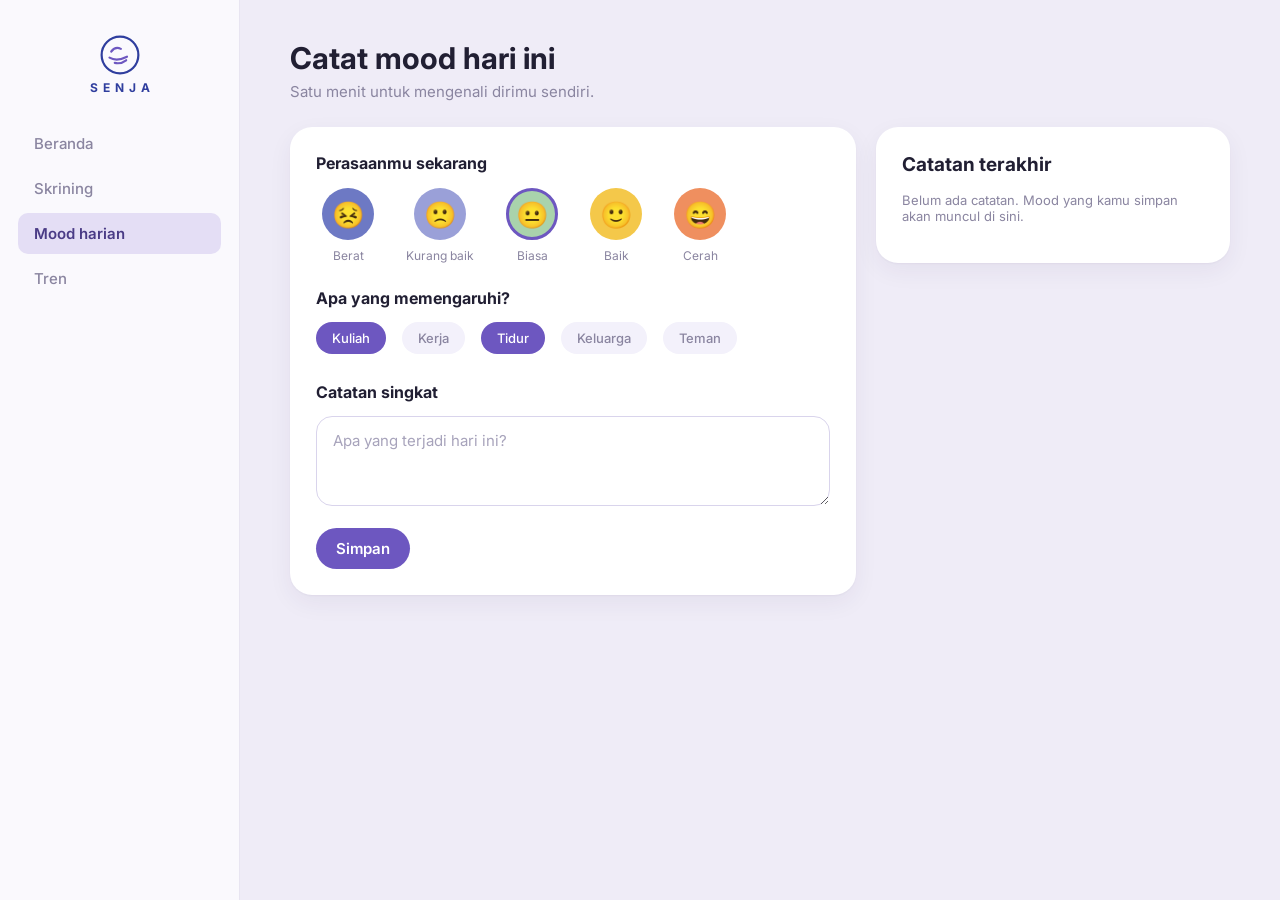
==== mood.html @ 93cf0454 "Rapikan struktur folder & tambahkan penyimpanan lokal - Pindahkan CSS ke css/ dan JS ke js/ agar pat" ====
<!DOCTYPE html>
<html lang="id">
<head>
  <meta charset="UTF-8" />
  <meta name="viewport" content="width=device-width, initial-scale=1.0" />
  <title>SENJA — Mood harian</title>
  <link rel="preconnect" href="https://fonts.googleapis.com" />
  <link rel="preconnect" href="https://fonts.gstatic.com" crossorigin />
  <link href="https://fonts.googleapis.com/css2?family=Inter:wght@400;500;600;700;800&display=swap" rel="stylesheet" />
  <link rel="stylesheet" href="css/theme.css" />
  <link rel="stylesheet" href="css/mood.css" />
</head>
<body data-page="mood">
  <div class="app">
    <aside class="sidebar">
      <div class="brand">
        <svg class="logo" viewBox="0 0 48 48" fill="none" xmlns="http://www.w3.org/2000/svg" aria-hidden="true">
          <circle cx="24" cy="24" r="21" stroke="#2f3e9e" stroke-width="2.5"/>
          <path d="M14 20c3-4 7-5 11-3M12 27c5 3 12 3 20-1M18 33c4 1 9 0 13-3" stroke="#6d57c0" stroke-width="2.5" stroke-linecap="round"/>
        </svg>
        <span class="brand-name">SENJA</span>
      </div>
      <nav class="nav">
        <a href="index.html" data-nav="beranda">Beranda</a>
        <a href="skrining.html" data-nav="skrining">Skrining</a>
        <a href="mood.html" data-nav="mood">Mood harian</a>
        <a href="tren.html" data-nav="tren">Tren</a>
      </nav>
    </aside>

    <main class="main">
      <div class="main-inner">
        <header class="page-head">
          <h1>Catat mood hari ini</h1>
          <p>Satu menit untuk mengenali dirimu sendiri.</p>
        </header>

        <div class="side-layout">
          <section class="card mood-form">
            <h3 class="section-title">Perasaanmu sekarang</h3>
            <div class="moods" id="moodMoods">
              <button class="mood" data-mood="berat"><span class="face m1">😣</span><span class="label">Berat</span></button>
              <button class="mood" data-mood="kurang"><span class="face m2">🙁</span><span class="label">Kurang baik</span></button>
              <button class="mood active" data-mood="biasa"><span class="face m3">😐</span><span class="label">Biasa</span></button>
              <button class="mood" data-mood="baik"><span class="face m4">🙂</span><span class="label">Baik</span></button>
              <button class="mood" data-mood="cerah"><span class="face m5">😄</span><span class="label">Cerah</span></button>
            </div>

            <h3 class="section-title">Apa yang memengaruhi?</h3>
            <div class="row tags" id="factors" style="flex-wrap:wrap">
              <span class="chip active">Kuliah</span>
              <span class="chip">Kerja</span>
              <span class="chip active">Tidur</span>
              <span class="chip">Keluarga</span>
              <span class="chip">Teman</span>
            </div>

            <h3 class="section-title">Catatan singkat</h3>
            <textarea class="note" id="moodNote" placeholder="Apa yang terjadi hari ini?"></textarea>

            <button class="btn btn-primary" id="saveBtn" style="margin-top:18px">Simpan</button>
          </section>

          <aside class="card recent">
            <h2>Catatan terakhir</h2>
            <div id="recentList">
              <p class="muted small">Belum ada catatan. Mood yang kamu simpan akan muncul di sini.</p>
            </div>
          </aside>
        </div>
      </div>
    </main>
  </div>

  <script src="js/store.js"></script>
  <script src="js/app.js"></script>
  <script src="js/mood.js"></script>
</body>
</html>
---- css/theme.css ----
/* SENJA — shared theme, layout, and components */

:root {
  /* Palette */
  --bg-app: #efecf7;          /* app background (lavender) */
  --bg-sidebar: #faf9fd;      /* sidebar background */
  --bg-card: #ffffff;         /* card surfaces */
  --bg-hero: #e9e6f7;         /* hero / soft purple panels */
  --bg-soft: #f3f1fb;         /* soft fills */
  --bg-amber: #fdeede;        /* warm/amber side panels */

  --primary: #6d57c0;         /* purple brand */
  --primary-dark: #5a46a8;
  --primary-700: #4a3b86;
  --accent-blue: #2f3e9e;     /* deep heading blue */

  --text: #2b2740;            /* main text */
  --text-strong: #211f33;
  --text-muted: #8a85a0;      /* secondary text */
  --text-faint: #a7a3bb;

  --line: #e8e5f1;            /* borders */
  --line-strong: #d9d4ec;

  --calm: #7fb98a;            /* green "tenang" */
  --tired: #e0a94a;           /* amber "lelah" */
  --over: #e06d6d;            /* red "kewalahan" */

  --radius-sm: 10px;
  --radius: 16px;
  --radius-lg: 22px;
  --radius-pill: 999px;

  --shadow-card: 0 1px 2px rgba(45, 38, 86, 0.04), 0 8px 24px rgba(45, 38, 86, 0.06);
  --shadow-soft: 0 1px 2px rgba(45, 38, 86, 0.05);

  --sidebar-w: 240px;
  --content-max: 940px;

  --font: "Inter", -apple-system, BlinkMacSystemFont, "Segoe UI", Roboto, Helvetica, Arial, sans-serif;
}

* { box-sizing: border-box; }

html, body {
  margin: 0;
  padding: 0;
  font-family: var(--font);
  color: var(--text);
  background: var(--bg-app);
  -webkit-font-smoothing: antialiased;
  text-rendering: optimizeLegibility;
}

a { color: inherit; text-decoration: none; }

/* ---------- App shell ---------- */
.app {
  display: flex;
  min-height: 100vh;
}

.sidebar {
  width: var(--sidebar-w);
  flex: 0 0 var(--sidebar-w);
  background: var(--bg-sidebar);
  border-right: 1px solid var(--line);
  padding: 26px 18px;
  position: sticky;
  top: 0;
  height: 100vh;
}

.brand {
  display: flex;
  flex-direction: column;
  align-items: center;
  gap: 4px;
  padding: 8px 0 28px;
}
.brand .logo {
  width: 42px;
  height: 42px;
}
.brand .brand-name {
  font-size: 12px;
  letter-spacing: 5px;
  font-weight: 700;
  color: var(--accent-blue);
  padding-left: 5px;
}

.nav {
  display: flex;
  flex-direction: column;
  gap: 4px;
}
.nav a {
  display: block;
  padding: 11px 16px;
  border-radius: var(--radius-sm);
  color: var(--text-muted);
  font-size: 15px;
  font-weight: 500;
  transition: background 0.15s, color 0.15s;
}
.nav a:hover { background: var(--bg-soft); color: var(--text); }
.nav a.active {
  background: #e4def5;
  color: var(--primary-700);
  font-weight: 600;
}

.main {
  flex: 1;
  padding: 40px 48px 64px;
  min-width: 0;
}
.main-inner { max-width: var(--content-max); margin: 0 auto; }

/* ---------- Headings ---------- */
.page-head { margin-bottom: 26px; }
.page-head .eyebrow {
  font-size: 12px;
  letter-spacing: 1.5px;
  font-weight: 700;
  color: var(--primary);
  text-transform: uppercase;
  margin-bottom: 6px;
}
.page-head h1 {
  font-size: 30px;
  line-height: 1.2;
  margin: 0 0 6px;
  color: var(--text-strong);
  font-weight: 700;
}
.page-head p { margin: 0; color: var(--text-muted); font-size: 15px; }

/* ---------- Cards ---------- */
.card {
  background: var(--bg-card);
  border-radius: var(--radius-lg);
  box-shadow: var(--shadow-card);
  padding: 26px;
}
.card h2 { margin: 0 0 16px; font-size: 19px; color: var(--text-strong); }

/* ---------- Buttons ---------- */
.btn {
  display: inline-flex;
  align-items: center;
  gap: 8px;
  border: none;
  cursor: pointer;
  font-family: inherit;
  font-size: 15px;
  font-weight: 600;
  padding: 11px 20px;
  border-radius: var(--radius-pill);
  transition: background 0.15s, transform 0.08s, box-shadow 0.15s;
}
.btn:active { transform: translateY(1px); }
.btn-primary { background: var(--primary); color: #fff; }
.btn-primary:hover { background: var(--primary-dark); }
.btn-ghost { background: #ffffff; color: var(--text); border: 1px solid var(--line-strong); }
.btn-ghost:hover { background: var(--bg-soft); }
.btn-muted { background: #e4def5; color: var(--primary-700); }
.btn-muted:hover { background: #d8d0ee; }

/* ---------- Chips / pills ---------- */
.chip {
  display: inline-flex;
  align-items: center;
  padding: 7px 15px;
  border-radius: var(--radius-pill);
  background: var(--bg-soft);
  color: var(--text-muted);
  font-size: 13px;
  font-weight: 500;
  border: 1px solid transparent;
  cursor: pointer;
  user-select: none;
}
.chip.active { background: var(--primary); color: #fff; }

.badge {
  display: inline-flex;
  align-items: center;
  gap: 7px;
  padding: 6px 14px;
  border-radius: var(--radius-pill);
  background: #ffffff;
  border: 1px solid var(--line-strong);
  color: var(--primary-700);
  font-size: 11px;
  letter-spacing: 1px;
  font-weight: 700;
  text-transform: uppercase;
}
.badge .dot { width: 6px; height: 6px; border-radius: 50%; background: var(--primary); }

/* ---------- Emoji mood picker ---------- */
.moods { display: flex; gap: 20px; }
.mood {
  display: flex;
  flex-direction: column;
  align-items: center;
  gap: 8px;
  cursor: pointer;
  background: none;
  border: none;
  font-family: inherit;
}
.mood .face {
  width: 52px;
  height: 52px;
  border-radius: 50%;
  display: grid;
  place-items: center;
  font-size: 26px;
  border: 3px solid transparent;
  transition: transform 0.12s, border-color 0.12s;
}
.mood:hover .face { transform: translateY(-2px); }
.mood.active .face { border-color: var(--primary); }
.mood .label { font-size: 12px; color: var(--text-muted); }

.face.m1 { background: #6d79c4; }
.face.m2 { background: #9aa0d8; }
.face.m3 { background: #a9d3ac; }
.face.m4 { background: #f4c84a; }
.face.m5 { background: #ef8f5f; }

/* ---------- Grid helpers ---------- */
.grid-2 { display: grid; grid-template-columns: 1fr 1fr; gap: 20px; }
.grid-3 { display: grid; grid-template-columns: repeat(3, 1fr); gap: 20px; }
.stack { display: flex; flex-direction: column; gap: 20px; }
.row { display: flex; gap: 12px; align-items: center; }

.side-layout { display: grid; grid-template-columns: 1.6fr 1fr; gap: 20px; align-items: start; }

/* ---------- Misc text ---------- */
.muted { color: var(--text-muted); }
.small { font-size: 13px; }
.link-arrow { color: var(--primary); font-weight: 600; font-size: 14px; }

@media (max-width: 860px) {
  .sidebar { display: none; }
  .main { padding: 24px; }
  .grid-2, .grid-3, .side-layout { grid-template-columns: 1fr; }
}
---- css/mood.css ----
/* Mood harian (Daily mood) page styles */

.section-title {
  font-size: 16px;
  color: var(--text-strong);
  margin: 0 0 14px;
  font-weight: 700;
}
.mood-form .section-title:not(:first-child) { margin-top: 24px; }

.tags .chip { margin: 0 4px 4px 0; }

.note {
  width: 100%;
  min-height: 90px;
  resize: vertical;
  border: 1.5px solid var(--line-strong);
  border-radius: var(--radius);
  padding: 14px 16px;
  font-family: inherit;
  font-size: 15px;
  color: var(--text);
  background: #fff;
}
.note:focus {
  outline: none;
  border-color: var(--primary);
  box-shadow: 0 0 0 3px rgba(109, 87, 192, 0.12);
}
.note::placeholder { color: var(--text-faint); }

/* Recent notes side panel */
.recent h2 { color: var(--text-strong); }
.recent-item { margin-bottom: 18px; }
.recent-item strong { display: block; font-size: 15px; color: var(--text-strong); margin-bottom: 4px; }
.recent-item p { margin: 0; line-height: 1.5; font-size: 14px; }
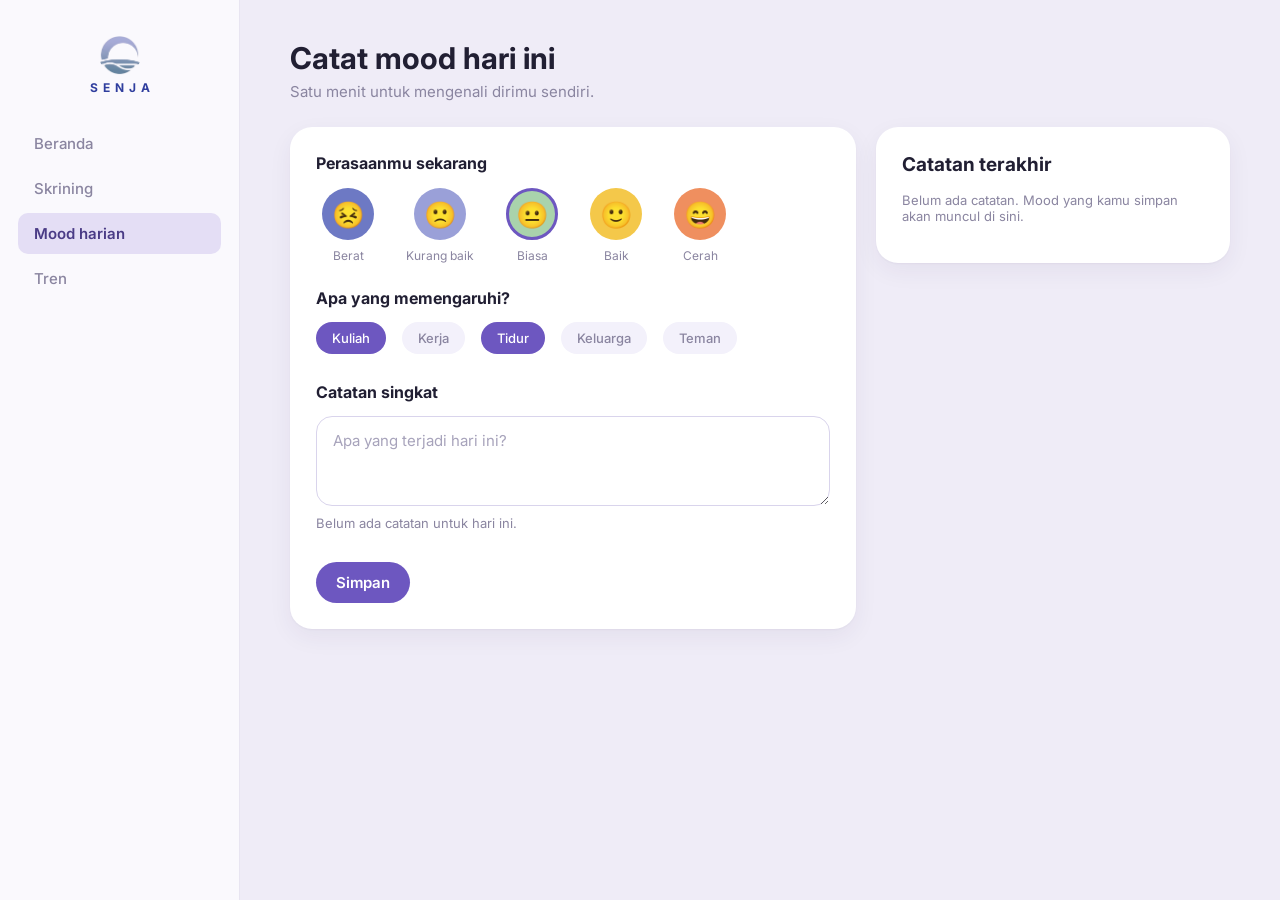
==== commit 3eab407f: "Merge pull request #2 from Varochella/rapih-fitur penyimpanan local dan perbaikan" ====
--- a/mood.html
+++ b/mood.html
@@ -14,12 +14,10 @@
   <div class="app">
     <aside class="sidebar">
       <div class="brand">
-        <svg class="logo" viewBox="0 0 48 48" fill="none" xmlns="http://www.w3.org/2000/svg" aria-hidden="true">
-          <circle cx="24" cy="24" r="21" stroke="#2f3e9e" stroke-width="2.5"/>
-          <path d="M14 20c3-4 7-5 11-3M12 27c5 3 12 3 20-1M18 33c4 1 9 0 13-3" stroke="#6d57c0" stroke-width="2.5" stroke-linecap="round"/>
-        </svg>
+        <img class="logo" src="assets/logo.png" alt="Logo SENJA" />
         <span class="brand-name">SENJA</span>
       </div>
+
       <nav class="nav">
         <a href="index.html" data-nav="beranda">Beranda</a>
         <a href="skrining.html" data-nav="skrining">Skrining</a>
--- a/css/theme.css
+++ b/css/theme.css
@@ -81,6 +81,8 @@
 .brand .logo {
   width: 42px;
   height: 42px;
+  border-radius: 50%;  
+  object-fit: cover;     
 }
 .brand .brand-name {
   font-size: 12px;
@@ -245,8 +247,94 @@
 .small { font-size: 13px; }
 .link-arrow { color: var(--primary); font-weight: 600; font-size: 14px; }
 
+/* ---------- Topbar & hamburger (disembunyikan di layar besar) ---------- */
+.topbar { display: none; }
+.hamburger {
+  display: inline-flex;
+  flex-direction: column;
+  justify-content: center;
+  gap: 5px;
+  width: 42px;
+  height: 42px;
+  padding: 10px;
+  border: none;
+  background: transparent;
+  cursor: pointer;
+  border-radius: var(--radius-sm);
+}
+.hamburger span {
+  display: block;
+  height: 2.5px;
+  width: 100%;
+  background: var(--primary-700);
+  border-radius: 2px;
+  transition: transform 0.25s, opacity 0.2s;
+}
+.nav-overlay { display: none; }
+
+/* ---------- Responsif ---------- */
 @media (max-width: 860px) {
-  .sidebar { display: none; }
+  .topbar {
+    display: flex;
+    align-items: center;
+    gap: 12px;
+    position: sticky;
+    top: 0;
+    z-index: 40;
+    background: var(--bg-sidebar);
+    border-bottom: 1px solid var(--line);
+    padding: 10px 16px;
+  }
+  .topbar-brand {
+    font-size: 13px;
+    letter-spacing: 5px;
+    font-weight: 700;
+    color: var(--accent-blue);
+  }
+
+  .sidebar {
+    position: fixed;
+    top: 0;
+    left: 0;
+    height: 100vh;
+    z-index: 50;
+    transform: translateX(-100%);
+    transition: transform 0.28s ease;
+    box-shadow: 0 0 40px rgba(45, 38, 86, 0.18);
+  }
+  .sidebar.open { transform: translateX(0); }
+
+  .nav-overlay {
+    display: block;
+    position: fixed;
+    inset: 0;
+    z-index: 45;
+    background: rgba(33, 31, 51, 0.4);
+    opacity: 0;
+    pointer-events: none;
+    transition: opacity 0.28s ease;
+  }
+  .nav-overlay.show { opacity: 1; pointer-events: auto; }
+
+  body.nav-open { overflow: hidden; }
+
+  body.nav-open .hamburger span:nth-child(1) { transform: translateY(7.5px) rotate(45deg); }
+  body.nav-open .hamburger span:nth-child(2) { opacity: 0; }
+  body.nav-open .hamburger span:nth-child(3) { transform: translateY(-7.5px) rotate(-45deg); }
+
   .main { padding: 24px; }
   .grid-2, .grid-3, .side-layout { grid-template-columns: 1fr; }
 }
+
+/* Tautan kembali (mis. dari sub-halaman menuju beranda) */
+.back-link {
+  display: inline-flex;
+  align-items: center;
+  gap: 6px;
+  margin-bottom: 14px;
+  color: var(--primary);
+  font-size: 14px;
+  font-weight: 600;
+  transition: color 0.15s;
+}
+.back-link:hover { color: var(--primary-dark); text-decoration: underline; }
--- a/css/mood.css
+++ b/css/mood.css
@@ -34,3 +34,9 @@
 .recent-item { margin-bottom: 18px; }
 .recent-item strong { display: block; font-size: 15px; color: var(--text-strong); margin-bottom: 4px; }
 .recent-item p { margin: 0; line-height: 1.5; font-size: 14px; }
+
+/* Petunjuk status mood hari ini */
+.today-hint {
+  margin: 4px 0 10px;
+  line-height: 1.5;
+}
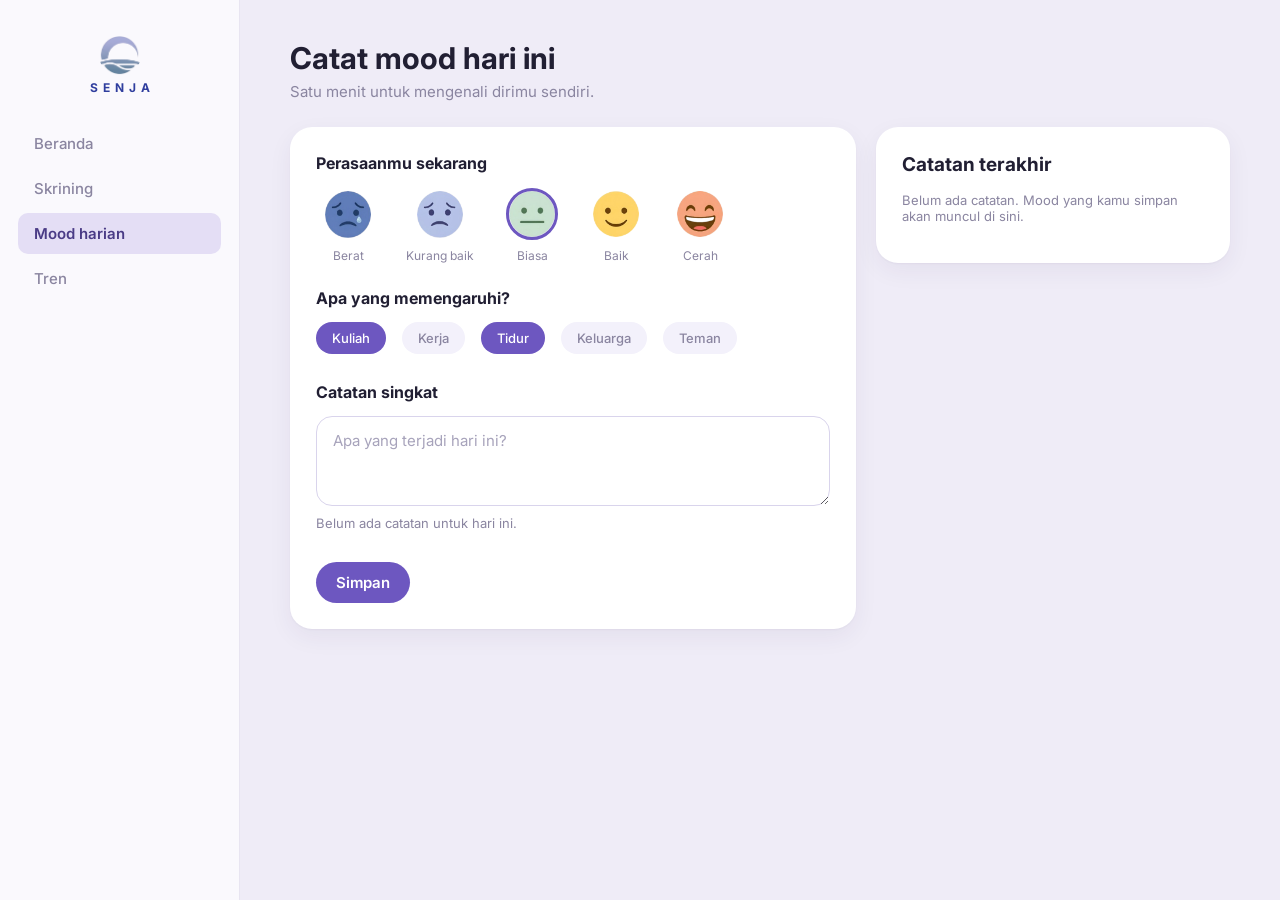
==== commit 176e18db: "Merge pull request #3 from Varochella/rapih-fitur merapihkan style dan emoji" ====
--- a/mood.html
+++ b/mood.html
@@ -37,11 +37,11 @@
           <section class="card mood-form">
             <h3 class="section-title">Perasaanmu sekarang</h3>
             <div class="moods" id="moodMoods">
-              <button class="mood" data-mood="berat"><span class="face m1">😣</span><span class="label">Berat</span></button>
-              <button class="mood" data-mood="kurang"><span class="face m2">🙁</span><span class="label">Kurang baik</span></button>
-              <button class="mood active" data-mood="biasa"><span class="face m3">😐</span><span class="label">Biasa</span></button>
-              <button class="mood" data-mood="baik"><span class="face m4">🙂</span><span class="label">Baik</span></button>
-              <button class="mood" data-mood="cerah"><span class="face m5">😄</span><span class="label">Cerah</span></button>
+              <button class="mood" data-mood="berat"><span class="face m1"></span><span class="label">Berat</span></button>
+              <button class="mood" data-mood="kurang"><span class="face m2"></span><span class="label">Kurang baik</span></button>
+              <button class="mood active" data-mood="biasa"><span class="face m3"></span><span class="label">Biasa</span></button>
+              <button class="mood" data-mood="baik"><span class="face m4"></span><span class="label">Baik</span></button>
+              <button class="mood" data-mood="cerah"><span class="face m5"></span><span class="label">Cerah</span></button>
             </div>
 
             <h3 class="section-title">Apa yang memengaruhi?</h3>
--- a/css/theme.css
+++ b/css/theme.css
@@ -1,30 +1,27 @@
-/* SENJA — shared theme, layout, and components */
-
 :root {
-  /* Palette */
-  --bg-app: #efecf7;          /* app background (lavender) */
-  --bg-sidebar: #faf9fd;      /* sidebar background */
-  --bg-card: #ffffff;         /* card surfaces */
-  --bg-hero: #e9e6f7;         /* hero / soft purple panels */
-  --bg-soft: #f3f1fb;         /* soft fills */
-  --bg-amber: #fdeede;        /* warm/amber side panels */
-
-  --primary: #6d57c0;         /* purple brand */
+  --bg-app: #efecf7;          
+  --bg-sidebar: #faf9fd;      
+  --bg-card: #ffffff;         
+  --bg-hero: #e9e6f7;         
+  --bg-soft: #f3f1fb;         
+  --bg-amber: #fdeede;        
+
+  --primary: #6d57c0;         
   --primary-dark: #5a46a8;
   --primary-700: #4a3b86;
-  --accent-blue: #2f3e9e;     /* deep heading blue */
-
-  --text: #2b2740;            /* main text */
+  --accent-blue: #2f3e9e;     
+
+  --text: #2b2740;            
   --text-strong: #211f33;
-  --text-muted: #8a85a0;      /* secondary text */
+  --text-muted: #8a85a0;      
   --text-faint: #a7a3bb;
 
-  --line: #e8e5f1;            /* borders */
+  --line: #e8e5f1;            
   --line-strong: #d9d4ec;
 
-  --calm: #7fb98a;            /* green "tenang" */
-  --tired: #e0a94a;           /* amber "lelah" */
-  --over: #e06d6d;            /* red "kewalahan" */
+  --calm: #7fb98a;            
+  --tired: #e0a94a;           
+  --over: #e06d6d;            
 
   --radius-sm: 10px;
   --radius: 16px;
@@ -54,7 +51,6 @@
 
 a { color: inherit; text-decoration: none; }
 
-/* ---------- App shell ---------- */
 .app {
   display: flex;
   min-height: 100vh;
@@ -120,7 +116,6 @@
 }
 .main-inner { max-width: var(--content-max); margin: 0 auto; }
 
-/* ---------- Headings ---------- */
 .page-head { margin-bottom: 26px; }
 .page-head .eyebrow {
   font-size: 12px;
@@ -139,7 +134,6 @@
 }
 .page-head p { margin: 0; color: var(--text-muted); font-size: 15px; }
 
-/* ---------- Cards ---------- */
 .card {
   background: var(--bg-card);
   border-radius: var(--radius-lg);
@@ -148,7 +142,6 @@
 }
 .card h2 { margin: 0 0 16px; font-size: 19px; color: var(--text-strong); }
 
-/* ---------- Buttons ---------- */
 .btn {
   display: inline-flex;
   align-items: center;
@@ -170,7 +163,6 @@
 .btn-muted { background: #e4def5; color: var(--primary-700); }
 .btn-muted:hover { background: #d8d0ee; }
 
-/* ---------- Chips / pills ---------- */
 .chip {
   display: inline-flex;
   align-items: center;
@@ -202,7 +194,6 @@
 }
 .badge .dot { width: 6px; height: 6px; border-radius: 50%; background: var(--primary); }
 
-/* ---------- Emoji mood picker ---------- */
 .moods { display: flex; gap: 20px; }
 .mood {
   display: flex;
@@ -228,13 +219,19 @@
 .mood.active .face { border-color: var(--primary); }
 .mood .label { font-size: 12px; color: var(--text-muted); }
 
-.face.m1 { background: #6d79c4; }
-.face.m2 { background: #9aa0d8; }
-.face.m3 { background: #a9d3ac; }
-.face.m4 { background: #f4c84a; }
-.face.m5 { background: #ef8f5f; }
-
-/* ---------- Grid helpers ---------- */
+.face.m1 { background-image: url("../assets/emoji1.png"); }
+.face.m2 { background-image: url("../assets/emoji2.png"); }
+.face.m3 { background-image: url("../assets/emoji3.png"); }
+.face.m4 { background-image: url("../assets/emoji4.png"); }
+.face.m5 { background-image: url("../assets/emoji5.png"); }
+
+.face {
+  background-size: cover;
+  background-position: center;
+  background-repeat: no-repeat;
+}
+
+
 .grid-2 { display: grid; grid-template-columns: 1fr 1fr; gap: 20px; }
 .grid-3 { display: grid; grid-template-columns: repeat(3, 1fr); gap: 20px; }
 .stack { display: flex; flex-direction: column; gap: 20px; }
@@ -242,12 +239,10 @@
 
 .side-layout { display: grid; grid-template-columns: 1.6fr 1fr; gap: 20px; align-items: start; }
 
-/* ---------- Misc text ---------- */
 .muted { color: var(--text-muted); }
 .small { font-size: 13px; }
 .link-arrow { color: var(--primary); font-weight: 600; font-size: 14px; }
 
-/* ---------- Topbar & hamburger (disembunyikan di layar besar) ---------- */
 .topbar { display: none; }
 .hamburger {
   display: inline-flex;
@@ -272,7 +267,6 @@
 }
 .nav-overlay { display: none; }
 
-/* ---------- Responsif ---------- */
 @media (max-width: 860px) {
   .topbar {
     display: flex;
@@ -326,7 +320,6 @@
   .grid-2, .grid-3, .side-layout { grid-template-columns: 1fr; }
 }
 
-/* Tautan kembali (mis. dari sub-halaman menuju beranda) */
 .back-link {
   display: inline-flex;
   align-items: center;
--- a/css/mood.css
+++ b/css/mood.css
@@ -1,5 +1,3 @@
-/* Mood harian (Daily mood) page styles */
-
 .section-title {
   font-size: 16px;
   color: var(--text-strong);
@@ -29,14 +27,19 @@
 }
 .note::placeholder { color: var(--text-faint); }
 
-/* Recent notes side panel */
 .recent h2 { color: var(--text-strong); }
 .recent-item { margin-bottom: 18px; }
 .recent-item strong { display: block; font-size: 15px; color: var(--text-strong); margin-bottom: 4px; }
 .recent-item p { margin: 0; line-height: 1.5; font-size: 14px; }
 
-/* Petunjuk status mood hari ini */
 .today-hint {
   margin: 4px 0 10px;
   line-height: 1.5;
+}
+
+.face-img {
+  width: 24px;         
+  height: 24px;
+  vertical-align: middle;
+  margin-right: 6px;   
 }
